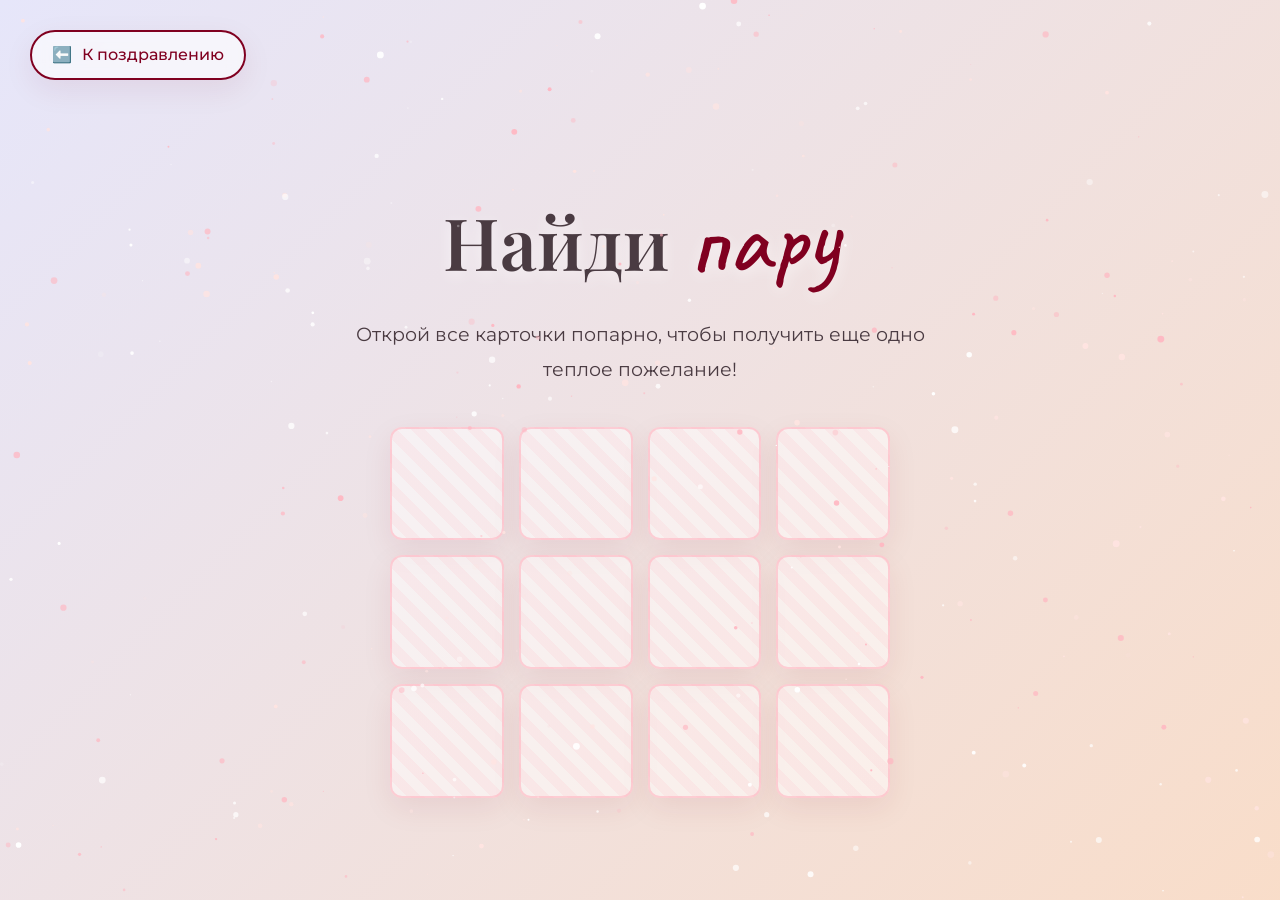
==== game.html @ 921ae4ed "Add files via upload" ====
<!DOCTYPE html>
<html lang="ru">

<head>
    <meta charset="UTF-8">
    <meta name="viewport" content="width=device-width, initial-scale=1.0">
    <title>Найди пару - Сюрприз для мамы</title>
    <!-- Шрифты -->
    <link rel="preconnect" href="https://fonts.googleapis.com">
    <link rel="preconnect" href="https://fonts.gstatic.com" crossorigin>
    <link
        href="https://fonts.googleapis.com/css2?family=Caveat:wght@400..700&family=Playfair+Display:ital,wght@0,400..900;1,400..900&family=Montserrat:wght@300;400;500;600&display=swap"
        rel="stylesheet">
    <!-- Стили -->
    <link rel="stylesheet" href="style.css">
</head>

<body>
    <!-- Блок частиц на весь экран (от основного дизайна) -->
    <canvas id="particles-canvas"></canvas>

    <!-- Кнопка назад -->
    <a href="index.html" class="floating-game-btn back-btn">
        <span class="fb-icon">⬅️</span>
        <span class="fb-text">К поздравлению</span>
    </a>

    <section class="game-section">
        <h1 class="hero-title" style="margin-bottom: 20px;">Найди <span class="highlight">пару</span></h1>
        <p class="greeting-text" style="text-align: center; margin-bottom: 40px; max-width: 600px;">
            Открой все карточки попарно, чтобы получить еще одно теплое пожелание!
        </p>

        <!-- Сетка игры -->
        <div class="memory-grid" id="memory-grid">
            <!-- Карточки генерируются в game.js -->
        </div>
    </section>

    <!-- Модальное окно победы -->
    <div class="win-modal" id="win-modal">
        <div class="win-content greeting-box">
            <h2 class="greeting-title">Ура! 🎉</h2>
            <p class="greeting-text">
                Ты нашла все карточки!<br><br>
                Пусть в твоей жизни будет столько же беззаботных и радостных моментов! 
                Я бесконечно люблю тебя и желаю самого огромного женского счастья.
            </p>
            <div class="signature">С любовью ❤️</div>
            <button class="hug-btn" id="restart-btn" style="margin-top: 30px;">
                <span class="btn-text">Сыграть еще раз</span>
            </button>
        </div>
    </div>

    <script src="script.js"></script>
    <script src="game.js"></script>
</body>

</html>
---- style.css ----
:root {
    /* Цветовая палитра: пастельные и акцентные */
    --color-cream: #FFF5F1;
    --color-peach: #FFDAB9;
    --color-light-pink: #FFE4E1;
    --color-lavender: #E6E6FA;
    --color-accent-red: #A32CC4; /* Let's use burgundy/deep red */
    --color-accent-burgundy: #800020;
    --color-text-main: #4A3B42;
    --color-text-light: #7A6971;
    
    --shadow-soft: 0 10px 30px rgba(128, 0, 32, 0.08);
    --shadow-hover: 0 15px 40px rgba(128, 0, 32, 0.15);
    
    --transition-smooth: 0.8s cubic-bezier(0.25, 1, 0.5, 1);
}

* {
    margin: 0;
    padding: 0;
    box-sizing: border-box;
    /* Запрещаем выделение текста везде */
    -webkit-user-select: none;
    -moz-user-select: none;
    -ms-user-select: none;
    user-select: none;
}

body {
    font-family: 'Montserrat', sans-serif;
    color: var(--color-text-main);
    background: linear-gradient(-45deg, #FFF0F5, #FFE4E1, #FFDAB9, #E6E6FA);
    background-size: 400% 400%;
    animation: gradientBG 15s ease infinite;
    overflow-x: hidden;
    line-height: 1.6;
    /* Устанавливаем красивый кастомный курсор-стрелочку (в пастельных тонах с бордовой обводкой) */
    cursor: url("data:image/svg+xml,%3Csvg width='24' height='24' viewBox='0 0 24 24' fill='none' xmlns='http://www.w3.org/2000/svg'%3E%3Cpath d='M4 3 L20 10 L12 12 L10 20 L4 3 Z' fill='%23FFE4E1' stroke='%23800020' stroke-width='2' stroke-linejoin='round'/%3E%3C/svg%3E") 4 3, auto;
}

/* Кастомный курсор-сердечко для любых кнопок и кликабельных карточек */
button, a, .gallery-tab-btn, .photo-card, .hug-btn {
    cursor: url("data:image/svg+xml,%3Csvg width='26' height='26' viewBox='0 0 24 24' fill='none' xmlns='http://www.w3.org/2000/svg'%3E%3Cpath fill='%23800020' stroke='%23FFF5F1' stroke-width='1.5' d='M12 21.35l-1.45-1.32C5.4 15.36 2 12.28 2 8.5 2 5.42 4.42 3 7.5 3c1.74 0 3.41.81 4.5 2.09C13.09 3.81 14.76 3 16.5 3 19.58 3 22 5.42 22 8.5c0 3.78-3.4 6.86-8.55 11.54L12 21.35z'/%3E%3C/svg%3E") 12 12, pointer !important;
}

@keyframes gradientBG {
    0% { background-position: 0% 50%; }
    50% { background-position: 100% 50%; }
    100% { background-position: 0% 50%; }
}

h1, h2, h3 {
    font-family: 'Playfair Display', serif;
    font-weight: 600;
}

/* Фон с частицами */
#particles-canvas {
    position: fixed;
    top: 0;
    left: 0;
    width: 100%;
    height: 100%;
    z-index: 999; /* Поверх всего контента для эффекта летающей пыльцы */
    pointer-events: none;
}

/* Паутинка для первого экрана */
#spiderweb-canvas {
    position: absolute;
    top: 0;
    left: 0;
    width: 100%;
    height: 100%;
    z-index: 1;
    pointer-events: none;
    -webkit-mask-image: radial-gradient(ellipse at 50% 50%, rgba(0,0,0,1) 40%, rgba(0,0,0,0) 85%);
    mask-image: radial-gradient(ellipse at 50% 50%, rgba(0,0,0,1) 40%, rgba(0,0,0,0) 85%);
}

/* Общие стили секций */
section {
    position: relative;
    z-index: 1;
    min-height: 100vh;
    display: flex;
    flex-direction: column;
    justify-content: center;
    align-items: center;
    padding: 4rem 2rem;
}

/* Анимации появления (Scroll Reveal) */
.fade-up {
    opacity: 0;
    transform: translateY(40px);
    transition: opacity 1s ease-out, transform 1s ease-out;
}

.fade-up.visible {
    opacity: 1;
    transform: translateY(0);
}

.delay-1 { transition-delay: 0.3s; }
.delay-2 { transition-delay: 0.6s; }

/* 1. ПЕРВЫЙ ЭКРАН (HERO) */
.hero {
    height: 100vh;
    text-align: center;
    overflow: hidden;
}



@keyframes gentlePulse {
    0% { transform: scale(1); }
    100% { transform: scale(1.05); }
}

.hero-content {
    max-width: 800px;
    z-index: 2;
}

.hero-subtitle {
    font-family: 'Caveat', cursive;
    font-size: 2.2rem;
    color: var(--color-accent-burgundy);
    margin-bottom: 1rem;
}

.hero-title {
    font-size: 4.5rem;
    line-height: 1.2;
    color: var(--color-text-main);
    text-shadow: 0 4px 15px rgba(255, 255, 255, 0.6);
}

.hero-title .highlight {
    font-family: 'Caveat', cursive;
    font-size: 6rem;
    color: var(--color-accent-burgundy);
    display: inline-block;
    transform: rotate(-3deg);
    font-weight: 500;
}

.scroll-indicator {
    position: absolute;
    bottom: 40px;
    left: 50%;
    transform: translateX(-50%);
    display: flex;
    flex-direction: column;
    align-items: center;
    opacity: 0.7;
}

.scroll-indicator p {
    font-size: 0.9rem;
    margin-bottom: 10px;
    text-transform: uppercase;
    letter-spacing: 2px;
}

.mouse {
    width: 26px;
    height: 40px;
    border: 2px solid var(--color-text-main);
    border-radius: 20px;
    display: flex;
    justify-content: center;
    padding-top: 5px;
}

.wheel {
    width: 4px;
    height: 8px;
    background-color: var(--color-text-main);
    border-radius: 2px;
    animation: scrollWheel 2s infinite;
}

@keyframes scrollWheel {
    0% { transform: translateY(0); opacity: 1; }
    100% { transform: translateY(15px); opacity: 0; }
}

/* 2. БЛОК С ФОТОГРАФИЯМИ */
.gallery-section {
    background: linear-gradient(to bottom, transparent, rgba(255, 228, 225, 0.6), transparent);
}

.section-title {
    font-size: 3rem;
    margin-bottom: 3rem;
    text-align: center;
    color: var(--color-accent-burgundy);
}

/* Вкладки */
.gallery-tabs-nav {
    display: flex;
    justify-content: center;
    gap: 1rem;
    margin-bottom: 3rem;
    flex-wrap: wrap;
}

.gallery-tab-btn {
    background: transparent;
    border: 2px solid var(--color-accent-burgundy);
    color: var(--color-accent-burgundy);
    padding: 10px 25px;
    border-radius: 30px;
    font-family: 'Montserrat', sans-serif;
    font-size: 1rem;
    font-weight: 500;
    cursor: pointer;
    transition: all 0.3s ease;
    outline: none;
}

.gallery-tab-btn:hover {
    background-color: rgba(128, 0, 32, 0.1);
}

.gallery-tab-btn.active {
    background-color: var(--color-accent-burgundy);
    color: white;
    box-shadow: 0 4px 15px rgba(128, 0, 32, 0.3);
}

.gallery-tabs-container {
    width: 100%;
}

.gallery-tab-content {
    display: none;
    gap: 2rem;
    flex-wrap: wrap;
    justify-content: center;
    max-width: 1200px;
    margin: 0 auto;
}

.gallery-tab-content.active {
    display: flex;
    animation: fadeInTab 0.5s ease-out forwards;
}

@keyframes fadeInTab {
    from {
        opacity: 0;
        transform: translateY(20px);
    }
    to {
        opacity: 1;
        transform: translateY(0);
    }
}

.photo-card {
    background: white;
    padding: 15px 15px 25px 15px;
    border-radius: 4px;
    box-shadow: var(--shadow-soft);
    transition: all 0.4s ease;
    width: 320px;
    position: relative;
    transform: rotate(calc(const(--rotate))); /* JS will add dynamic rotations */
}

/* Сделаем легкий случайный поворот для карточек (эффект фото-альбома) */
.photo-card:nth-child(1) { transform: rotate(-2deg); }
.photo-card:nth-child(2) { transform: rotate(1deg); margin-top: 30px; }
.photo-card:nth-child(3) { transform: rotate(-1deg); }

.photo-card:hover {
    transform: scale(1.05) rotate(0deg);
    box-shadow: var(--shadow-hover);
    z-index: 10;
}

.photo-frame {
    width: 100%;
    height: 380px;
    border: 1px solid #eee;
    overflow: hidden;
    position: relative;
}

.photo-frame img {
    width: 100%;
    height: 100%;
    object-fit: cover;
    transition: transform 3s ease;
}

.photo-card:hover .photo-frame img {
    transform: scale(1.1);
}

.photo-caption {
    font-family: 'Caveat', cursive;
    font-size: 1.8rem;
    text-align: center;
    margin-top: 15px;
    color: var(--color-text-main);
}

/* 3. ПОЗДРАВИТЕЛЬНЫЙ ТЕКСТ */
.greeting-section {
    background-color: transparent;
}

.greeting-box {
    background: rgba(255, 255, 255, 0.8);
    backdrop-filter: blur(10px);
    border-radius: 20px;
    padding: 4rem;
    max-width: 800px;
    text-align: center;
    box-shadow: 0 20px 40px rgba(255, 228, 225, 0.4);
    border: 1px solid rgba(255, 255, 255, 0.5);
    position: relative;
}

.decorative-element {
    position: absolute;
    font-size: 2rem;
    opacity: 0.6;
}
.top-left { top: 20px; left: 20px; }
.bottom-right { bottom: 20px; right: 20px; }

.greeting-title {
    font-size: 2.8rem;
    margin-bottom: 2rem;
    color: var(--color-accent-burgundy);
}

.greeting-text {
    font-size: 1.2rem;
    line-height: 1.8;
    color: var(--color-text-main);
    margin-bottom: 2rem;
}

.signature {
    font-family: 'Caveat', cursive;
    font-size: 2.5rem;
    color: var(--color-accent-burgundy);
    margin-top: 2rem;
}

/* 4. ФИНАЛЬНЫЙ БЛОК */
.final-section {
    background: linear-gradient(to top, rgba(255, 218, 185, 0.8), transparent);
    overflow: hidden;
}

.final-content {
    text-align: center;
    z-index: 2;
}

.final-message {
    font-family: 'Caveat', cursive;
    font-size: 4rem;
    color: var(--color-accent-burgundy);
    margin-bottom: 3rem;
    text-shadow: 0 4px 10px rgba(255, 255, 255, 0.5);
}

.hug-btn {
    background-color: var(--color-accent-burgundy);
    color: white;
    border: none;
    border-radius: 50px;
    padding: 15px 40px;
    font-size: 1.5rem;
    font-family: 'Montserrat', sans-serif;
    font-weight: 500;
    cursor: pointer;
    box-shadow: 0 10px 20px rgba(128, 0, 32, 0.3);
    transition: all 0.3s ease;
    display: inline-flex;
    align-items: center;
    gap: 10px;
    outline: none;
    position: relative;
    overflow: hidden;
}

.hug-btn:hover {
    transform: translateY(-5px);
    box-shadow: 0 15px 30px rgba(128, 0, 32, 0.4);
    background-color: #990026;
}

.hug-btn:active {
    transform: translateY(0);
}

.btn-icon {
    font-size: 1.8rem;
    transition: transform 0.3s ease;
}

.hug-btn:hover .btn-icon {
    transform: scale(1.2) rotate(10deg);
}

/* Эффект пульсации для кнопки */
.hug-btn::before {
    content: '';
    position: absolute;
    top: 50%; left: 50%;
    transform: translate(-50%, -50%);
    width: 100%; height: 100%;
    background-color: rgba(255, 255, 255, 0.2);
    border-radius: 50px;
    z-index: -1;
    animation: btnPulse 2s infinite;
}

@keyframes btnPulse {
    0% { transform: translate(-50%, -50%) scale(1); opacity: 1; }
    100% { transform: translate(-50%, -50%) scale(1.5); opacity: 0; }
}

/* Сердечки от клика */
#hearts-container {
    position: absolute;
    top: 0; left: 0;
    width: 100%; height: 100%;
    pointer-events: none;
    z-index: 10;
}

.floating-heart {
    position: absolute;
    font-size: 2rem;
    animation: floatHeart 2s ease-out forwards;
    opacity: 0;
}

@keyframes floatHeart {
    0% { transform: translateY(0) scale(0.5); opacity: 1; }
    100% { transform: translateY(-250px) scale(1.8); opacity: 0; }
}

/* Плавающая кнопка мини-игры */
.floating-game-btn {
    position: fixed;
    top: 30px;
    right: 30px;
    background: rgba(255, 255, 255, 0.6);
    backdrop-filter: blur(8px);
    border: 2px solid var(--color-accent-burgundy);
    color: var(--color-accent-burgundy);
    padding: 10px 20px;
    border-radius: 30px;
    text-decoration: none;
    font-family: 'Montserrat', sans-serif;
    font-weight: 500;
    display: flex;
    align-items: center;
    gap: 10px;
    z-index: 1000;
    box-shadow: var(--shadow-soft);
    transition: all 0.3s ease;
}

.floating-game-btn:hover {
    transform: translateY(-3px) scale(1.05);
    background: var(--color-accent-burgundy);
    color: white;
    box-shadow: var(--shadow-hover);
}

.floating-game-btn.back-btn {
    left: 30px;
    right: auto;
}

/* --- ИГРА НАЙДИ ПАРУ --- */
.game-section {
    min-height: 100vh;
    padding: 120px 20px 40px;
    z-index: 1;
}

.memory-grid {
    display: grid;
    grid-template-columns: repeat(4, 1fr);
    gap: 15px;
    width: 100%;
    max-width: 500px;
    margin: 0 auto;
    perspective: 1000px;
}

.memory-card {
    width: 100%;
    /* Гарантированный квадрат даже на старых устройствах */
    padding-bottom: 100%;
    height: 0;
    cursor: pointer;
    position: relative;
    border-radius: 12px;
}

.memory-card-inner {
    width: 100%;
    height: 100%;
    position: absolute;
    top: 0;
    left: 0;
    transform-style: preserve-3d;
    transition: transform 0.6s cubic-bezier(0.4, 0.2, 0.2, 1);
}

.memory-card.flipped .memory-card-inner,
.memory-card.matched .memory-card-inner {
    transform: rotateY(180deg);
}

.memory-card.matched .memory-card-inner {
    animation: matchedPulse 0.5s ease-out forwards;
}

@keyframes matchedPulse {
    0% { transform: rotateY(180deg) scale(1); }
    50% { transform: rotateY(180deg) scale(1.1); }
    100% { transform: rotateY(180deg) scale(1); opacity: 0.8; }
}

.memory-card-front, .memory-card-back {
    width: 100%;
    height: 100%;
    position: absolute;
    backface-visibility: hidden;
    border-radius: 12px;
    display: flex;
    justify-content: center;
    align-items: center;
    font-size: 3rem;
    box-shadow: var(--shadow-soft);
    user-select: none;
}

.memory-card-front {
    background: rgba(255, 255, 255, 0.5);
    border: 2px solid rgba(255, 182, 193, 0.6);
    background-image: repeating-linear-gradient(45deg, transparent, transparent 10px, rgba(255, 182, 193, 0.15) 10px, rgba(255, 182, 193, 0.15) 20px);
}

.memory-card-back {
    background: rgba(255, 255, 255, 0.9);
    transform: rotateY(180deg);
    border: 2px solid var(--color-accent-burgundy);
}

.win-modal {
    position: fixed;
    top: 0; left: 0;
    width: 100%; height: 100%;
    background: rgba(255, 240, 245, 0.8);
    backdrop-filter: blur(8px);
    display: flex;
    justify-content: center;
    align-items: center;
    z-index: 10000;
    opacity: 0;
    pointer-events: none;
    transition: opacity 0.5s ease;
}

.win-modal.show {
    opacity: 1;
    pointer-events: auto;
}

/* Адаптивность */
@media (max-width: 768px) {
    .hero-title { font-size: 3rem; }
    .hero-title .highlight { font-size: 4rem; }
    .hero-subtitle { font-size: 1.8rem; }
    
    .section-title { font-size: 2.2rem; }
    
    .photo-card { width: 90%; max-width: 350px; }
    .photo-card:nth-child(2) { margin-top: 0; }
    
    .greeting-box { padding: 2rem; width: 90%; }
    .greeting-title { font-size: 2.2rem; }
    .greeting-text { font-size: 1rem; }
    
    .final-message { font-size: 3rem; }
    
    .memory-grid {
        grid-template-columns: repeat(3, 1fr);
        gap: 10px;
    }
    
    .floating-game-btn {
        top: 20px;
        right: 20px;
        font-size: 0.9rem;
        padding: 8px 15px;
    }
    .floating-game-btn.back-btn {
        left: 20px;
    }
}
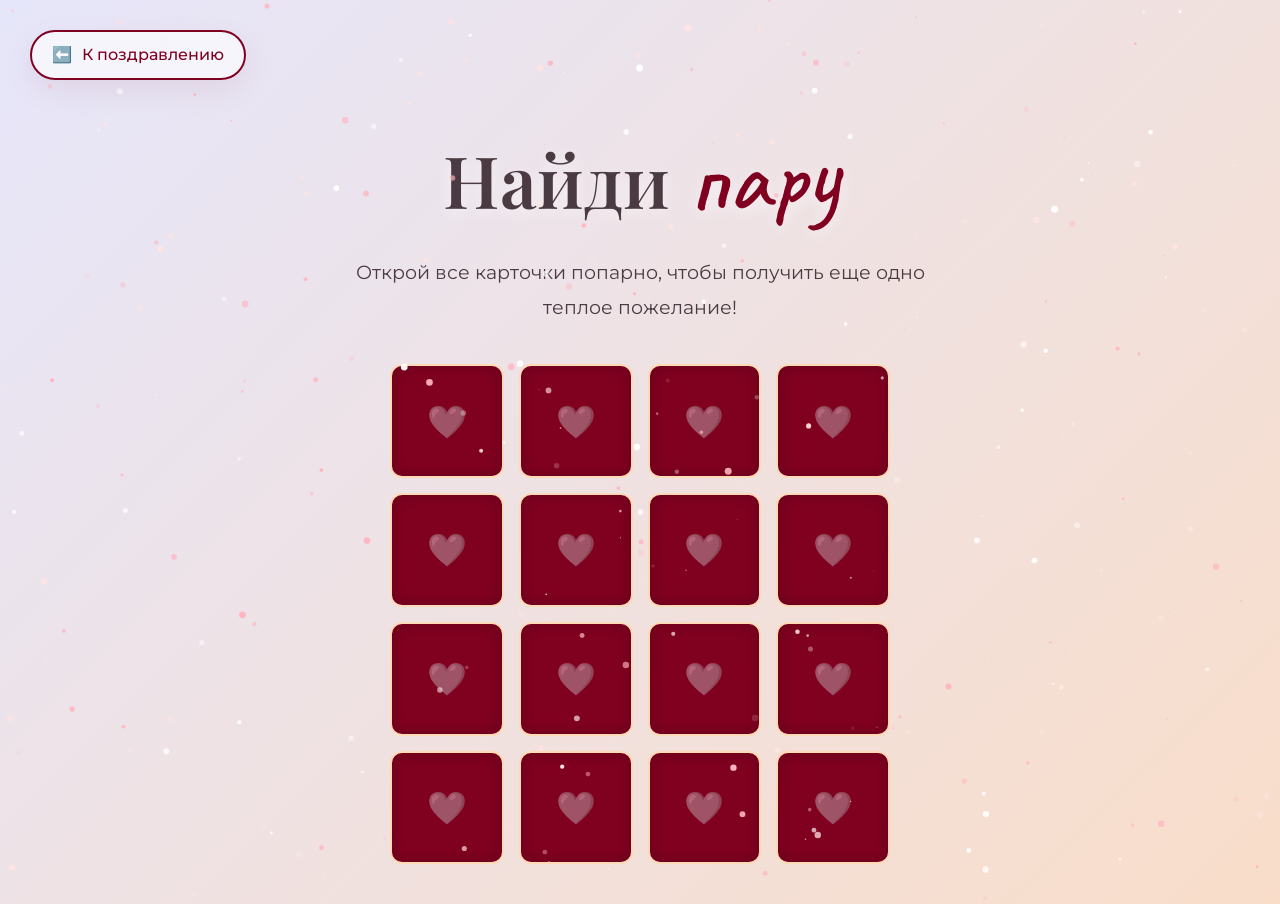
==== commit 910fc5f8: "Add files via upload" ====
--- a/game.html
+++ b/game.html
@@ -12,7 +12,7 @@
         href="https://fonts.googleapis.com/css2?family=Caveat:wght@400..700&family=Playfair+Display:ital,wght@0,400..900;1,400..900&family=Montserrat:wght@300;400;500;600&display=swap"
         rel="stylesheet">
     <!-- Стили -->
-    <link rel="stylesheet" href="style.css">
+    <link rel="stylesheet" href="style.css?v=2">
 </head>
 
 <body>
@@ -54,7 +54,7 @@
     </div>
 
     <script src="script.js"></script>
-    <script src="game.js"></script>
+    <script src="game.js?v=2"></script>
 </body>
 
 </html>
--- a/style.css
+++ b/style.css
@@ -200,67 +200,16 @@
     color: var(--color-accent-burgundy);
 }
 
-/* Вкладки */
-.gallery-tabs-nav {
+.gallery-grid {
     display: flex;
-    justify-content: center;
-    gap: 1rem;
-    margin-bottom: 3rem;
-    flex-wrap: wrap;
-}
-
-.gallery-tab-btn {
-    background: transparent;
-    border: 2px solid var(--color-accent-burgundy);
-    color: var(--color-accent-burgundy);
-    padding: 10px 25px;
-    border-radius: 30px;
-    font-family: 'Montserrat', sans-serif;
-    font-size: 1rem;
-    font-weight: 500;
-    cursor: pointer;
-    transition: all 0.3s ease;
-    outline: none;
-}
-
-.gallery-tab-btn:hover {
-    background-color: rgba(128, 0, 32, 0.1);
-}
-
-.gallery-tab-btn.active {
-    background-color: var(--color-accent-burgundy);
-    color: white;
-    box-shadow: 0 4px 15px rgba(128, 0, 32, 0.3);
-}
-
-.gallery-tabs-container {
-    width: 100%;
-}
-
-.gallery-tab-content {
-    display: none;
-    gap: 2rem;
     flex-wrap: wrap;
     justify-content: center;
-    max-width: 1200px;
+    gap: 2.5rem;
+    max-width: 1400px;
     margin: 0 auto;
-}
-
-.gallery-tab-content.active {
-    display: flex;
-    animation: fadeInTab 0.5s ease-out forwards;
-}
-
-@keyframes fadeInTab {
-    from {
-        opacity: 0;
-        transform: translateY(20px);
-    }
-    to {
-        opacity: 1;
-        transform: translateY(0);
-    }
-}
+    padding: 2rem 0;
+}
+
 
 .photo-card {
     background: white;
@@ -529,40 +478,83 @@
     transform: rotateY(180deg);
 }
 
+@keyframes matchedPop {
+    0% { transform: rotateY(180deg) scale(1); }
+    50% { transform: rotateY(180deg) scale(1.1); box-shadow: 0 0 25px rgba(255, 215, 0, 0.6); }
+    100% { transform: rotateY(180deg) scale(1); box-shadow: 0 0 15px rgba(255, 215, 0, 0.4); }
+}
+
 .memory-card.matched .memory-card-inner {
-    animation: matchedPulse 0.5s ease-out forwards;
-}
-
-@keyframes matchedPulse {
-    0% { transform: rotateY(180deg) scale(1); }
-    50% { transform: rotateY(180deg) scale(1.1); }
-    100% { transform: rotateY(180deg) scale(1); opacity: 0.8; }
+    animation: matchedPop 0.4s ease-out forwards;
+}
+
+.memory-card.matched .memory-card-back {
+    border-color: #FFD700 !important; /* Золотистая рамка для угаданных */
+    opacity: 1 !important;
 }
 
 .memory-card-front, .memory-card-back {
     width: 100%;
     height: 100%;
     position: absolute;
+    top: 0;
+    left: 0;
     backface-visibility: hidden;
     border-radius: 12px;
     display: flex;
     justify-content: center;
     align-items: center;
-    font-size: 3rem;
-    box-shadow: var(--shadow-soft);
+    box-shadow: 0 5px 15px rgba(128, 0, 32, 0.1);
     user-select: none;
+    overflow: hidden;
+}
+
+.memory-card-back img {
+    width: 100%;
+    height: 100%;
+    object-fit: cover;
+    display: block;
+    pointer-events: none; /* Чтобы фото не мешало кликам */
 }
 
 .memory-card-front {
-    background: rgba(255, 255, 255, 0.5);
-    border: 2px solid rgba(255, 182, 193, 0.6);
-    background-image: repeating-linear-gradient(45deg, transparent, transparent 10px, rgba(255, 182, 193, 0.15) 10px, rgba(255, 182, 193, 0.15) 20px);
+    background: var(--color-accent-burgundy);
+    border: 2px solid var(--color-peach);
+    position: relative;
+    box-shadow: inset 0 0 15px rgba(0,0,0,0.2);
+}
+
+/* Иконка сердечка на обложке */
+.memory-card-front::after {
+    content: '❤️';
+    font-size: 2rem;
+    opacity: 0.4;
+    filter: grayscale(1) brightness(2);
 }
 
 .memory-card-back {
-    background: rgba(255, 255, 255, 0.9);
+    background: white;
     transform: rotateY(180deg);
     border: 2px solid var(--color-accent-burgundy);
+    position: absolute;
+    top: 0;
+    left: 0;
+}
+
+.card-emoji-overlay {
+    position: absolute;
+    top: 50%;
+    left: 50%;
+    transform: translate(-50%, -50%);
+    font-size: 3.5rem;
+    opacity: 0.75; /* Увеличил видимость */
+    pointer-events: none;
+    /* Усиленное свечение, чтобы эмодзи "читался" на любом фоне */
+    text-shadow: 
+        0 0 20px rgba(255, 255, 255, 1), 
+        0 0 10px rgba(255, 255, 255, 0.8),
+        0 0 5px rgba(255, 255, 255, 0.5);
+    z-index: 2;
 }
 
 .win-modal {
@@ -603,7 +595,7 @@
     .final-message { font-size: 3rem; }
     
     .memory-grid {
-        grid-template-columns: repeat(3, 1fr);
+        grid-template-columns: repeat(4, 1fr);
         gap: 10px;
     }
     
